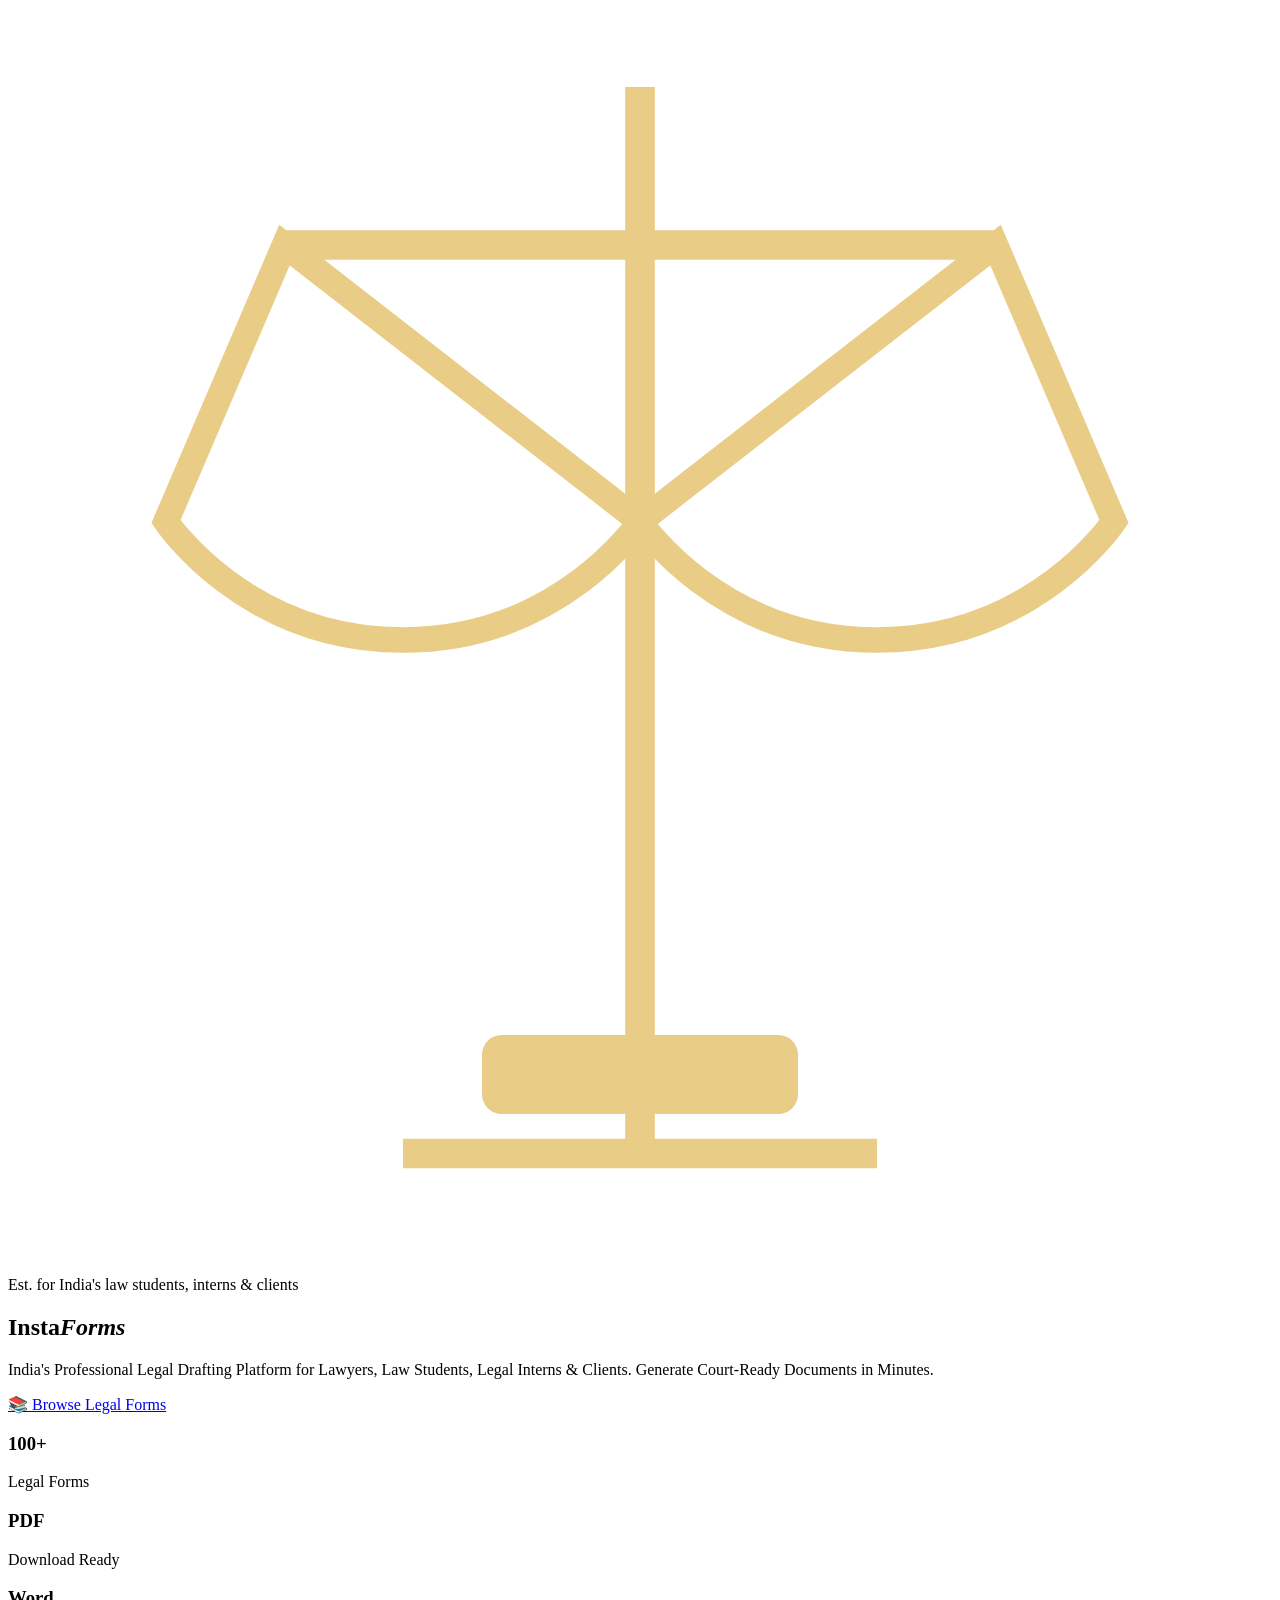
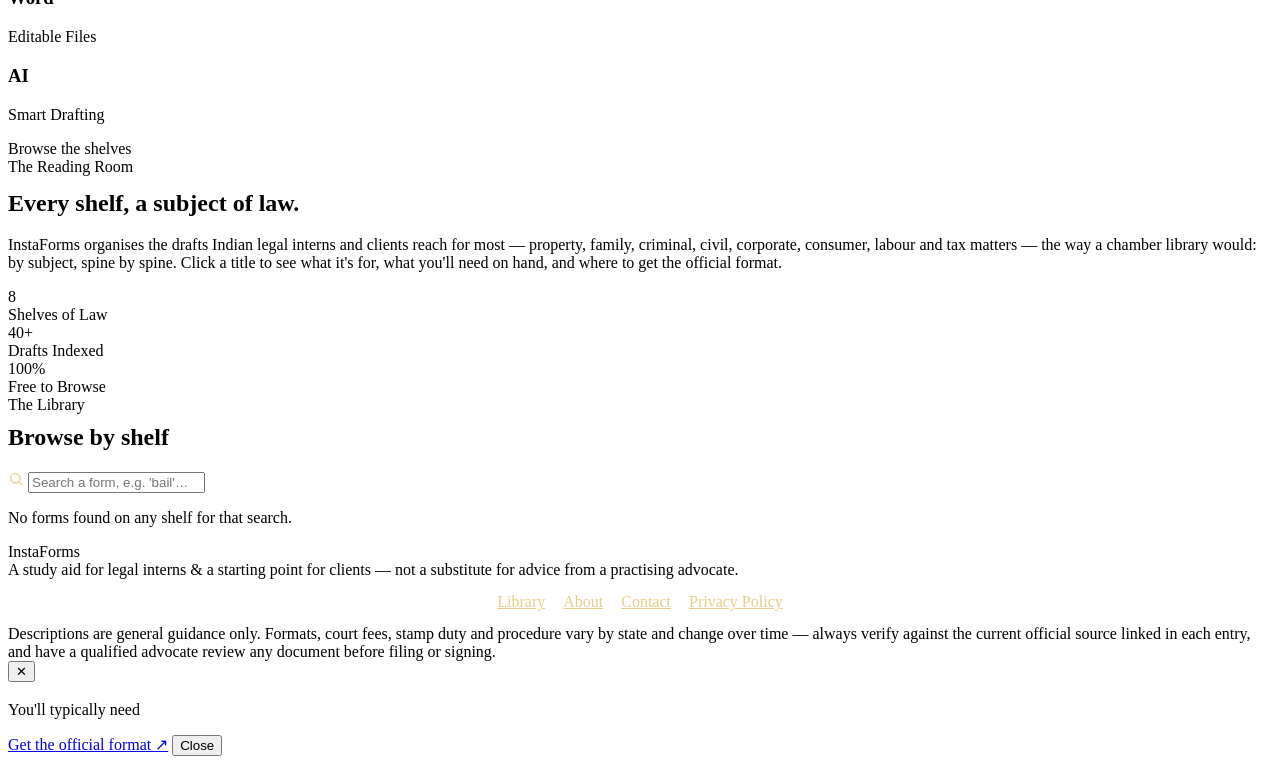
==== index.html @ f40b6e08 "Add files via upload" ====
<!DOCTYPE html>
<html lang="en">
<head>
<meta charset="UTF-8">
<meta name="viewport" content="width=device-width, initial-scale=1.0">
<title>InstaForms — The Legal Forms Library</title>
<link rel="preconnect" href="https://fonts.googleapis.com">
<link href="https://fonts.googleapis.com/css2?family=Playfair+Display:ital,wght@0,500;0,600;0,700;0,900;1,600&family=EB+Garamond:ital,wght@0,400;0,500;0,600;1,400&family=IBM+Plex+Mono:wght@400;500;600&display=swap" rel="stylesheet">
<link rel="stylesheet" href="assets/css/style.css">
</head>
<body>

<!-- HERO -->
<section class="hero">
  <div class="hero-inner">
    <svg class="crest" viewBox="0 0 64 64" fill="none" xmlns="http://www.w3.org/2000/svg">
      <path d="M32 4L32 58" stroke="#e9cd86" stroke-width="1.5"/>
      <path d="M14 12L50 12" stroke="#e9cd86" stroke-width="1.5"/>
      <path d="M14 12L8 26C8 26 12 32 20 32C28 32 32 26 32 26L14 12Z" stroke="#e9cd86" stroke-width="1.3"/>
      <path d="M50 12L44 26C44 26 48 32 56 32C64 32 32 26 32 26" stroke="#e9cd86" stroke-width="0"/>
      <path d="M50 12L56 26C56 26 52 32 44 32C36 32 32 26 32 26L50 12Z" stroke="#e9cd86" stroke-width="1.3"/>
      <path d="M20 58L44 58" stroke="#e9cd86" stroke-width="1.5"/>
      <rect x="24" y="52" width="16" height="4" rx="1" fill="#e9cd86"/>
    </svg>
    <span class="eyebrow">Est. for India's law students, interns &amp; clients</span>
    <h1>Insta<em>Forms</em></h1>
    <div class="hero-rule"></div>
<p class="tagline">
India's Professional Legal Drafting Platform for Lawyers,
Law Students, Legal Interns & Clients.
Generate Court-Ready Documents in Minutes.
</p>   <div class="hero-actions">

</div>

</div>

</div>

</div>
<a href="#library" class="btn solid">
📚 Browse Legal Forms
</a>


</div>
<div class="hero-features">

  <div class="feature-card">
    <h3>100+</h3>
    <p>Legal Forms</p>
  </div>

  <div class="feature-card">
    <h3>PDF</h3>
    <p>Download Ready</p>
  </div>

  <div class="feature-card">
    <h3>Word</h3>
    <p>Editable Files</p>
  </div>

  <div class="feature-card">
    <h3>AI</h3>
    <p>Smart Drafting</p>
  </div>

</div>

</div>

<div class="scroll-cue">
  <span class="line"></span>
  Browse the shelves
</div>

</section>

<!-- INTRO -->
<section class="intro" id="about">
  <span class="eyebrow">The Reading Room</span>
  <h2 style="margin-top:14px;">Every shelf, a subject of law.</h2>
  <p>InstaForms organises the drafts Indian legal interns and clients reach for most — property, family, criminal, civil, corporate, consumer, labour and tax matters — the way a chamber library would: by subject, spine by spine. Click a title to see what it's for, what you'll need on hand, and where to get the official format.</p>
  <div class="stat-row">
    <div class="stat"><div class="num">8</div><div class="label">Shelves of Law</div></div>
    <div class="stat"><div class="num">40+</div><div class="label">Drafts Indexed</div></div>
    <div class="stat"><div class="num">100%</div><div class="label">Free to Browse</div></div>
  </div>
</section>

<!-- LIBRARY -->
<section class="library" id="library">
  <div class="library-head">
    <div>
      <span class="eyebrow">The Library</span>
      <h2 style="margin-top:10px;">Browse by shelf</h2>
    </div>
    <div class="search-box">
      <svg width="16" height="16" viewBox="0 0 24 24" fill="none" stroke="#e9cd86" stroke-width="2"><circle cx="11" cy="11" r="7"/><path d="M21 21l-4.3-4.3"/></svg>
      <input id="searchInput" type="text" placeholder="Search a form, e.g. 'bail'…" autocomplete="off">
    </div>
  </div>

  <div class="shelves" id="shelves"></div>
  <p class="no-results" id="noResults">No forms found on any shelf for that search.</p>
</section>

<footer>
  <div class="foot-brand">InstaForms</div>
  <div>A study aid for legal interns &amp; a starting point for clients — not a substitute for advice from a practising advocate.</div>
  <nav style="margin:14px 0; display:flex; gap:18px; justify-content:center; flex-wrap:wrap;">
    <a href="index.html" style="color:#e9cd86;">Library</a>
    <a href="about.html" style="color:#e9cd86;">About</a>
    <a href="contact.html" style="color:#e9cd86;">Contact</a>
    <a href="privacy.html" style="color:#e9cd86;">Privacy Policy</a>
  </nav>
  <div class="disclaimer">Descriptions are general guidance only. Formats, court fees, stamp duty and procedure vary by state and change over time — always verify against the current official source linked in each entry, and have a qualified advocate review any document before filing or signing.</div>
</footer>

<!-- MODAL -->
<div class="overlay" id="overlay">
  <div class="modal" role="dialog" aria-modal="true" aria-labelledby="modalTitle">
    <button class="modal-close" id="modalClose" aria-label="Close">✕</button>
    <span class="m-eyebrow" id="modalShelf"></span>
    <h3 id="modalTitle"></h3>
    <div class="m-act" id="modalAct"></div>
    <p class="desc" id="modalDesc"></p>
    <div class="m-section-title">You'll typically need</div>
    <ul class="checklist" id="modalChecklist"></ul>
    <div class="m-buttons">
      <a class="btn-primary" id="modalLink" href="#" target="_blank" rel="noopener">Get the official format ↗</a>
      <button class="btn-secondary" id="modalClose2">Close</button>
    </div>
    <p class="m-source-note" id="modalSourceNote"></p>
  </div>
</div>

<script src="assets/js/script.js"></script>
</body>
</html>
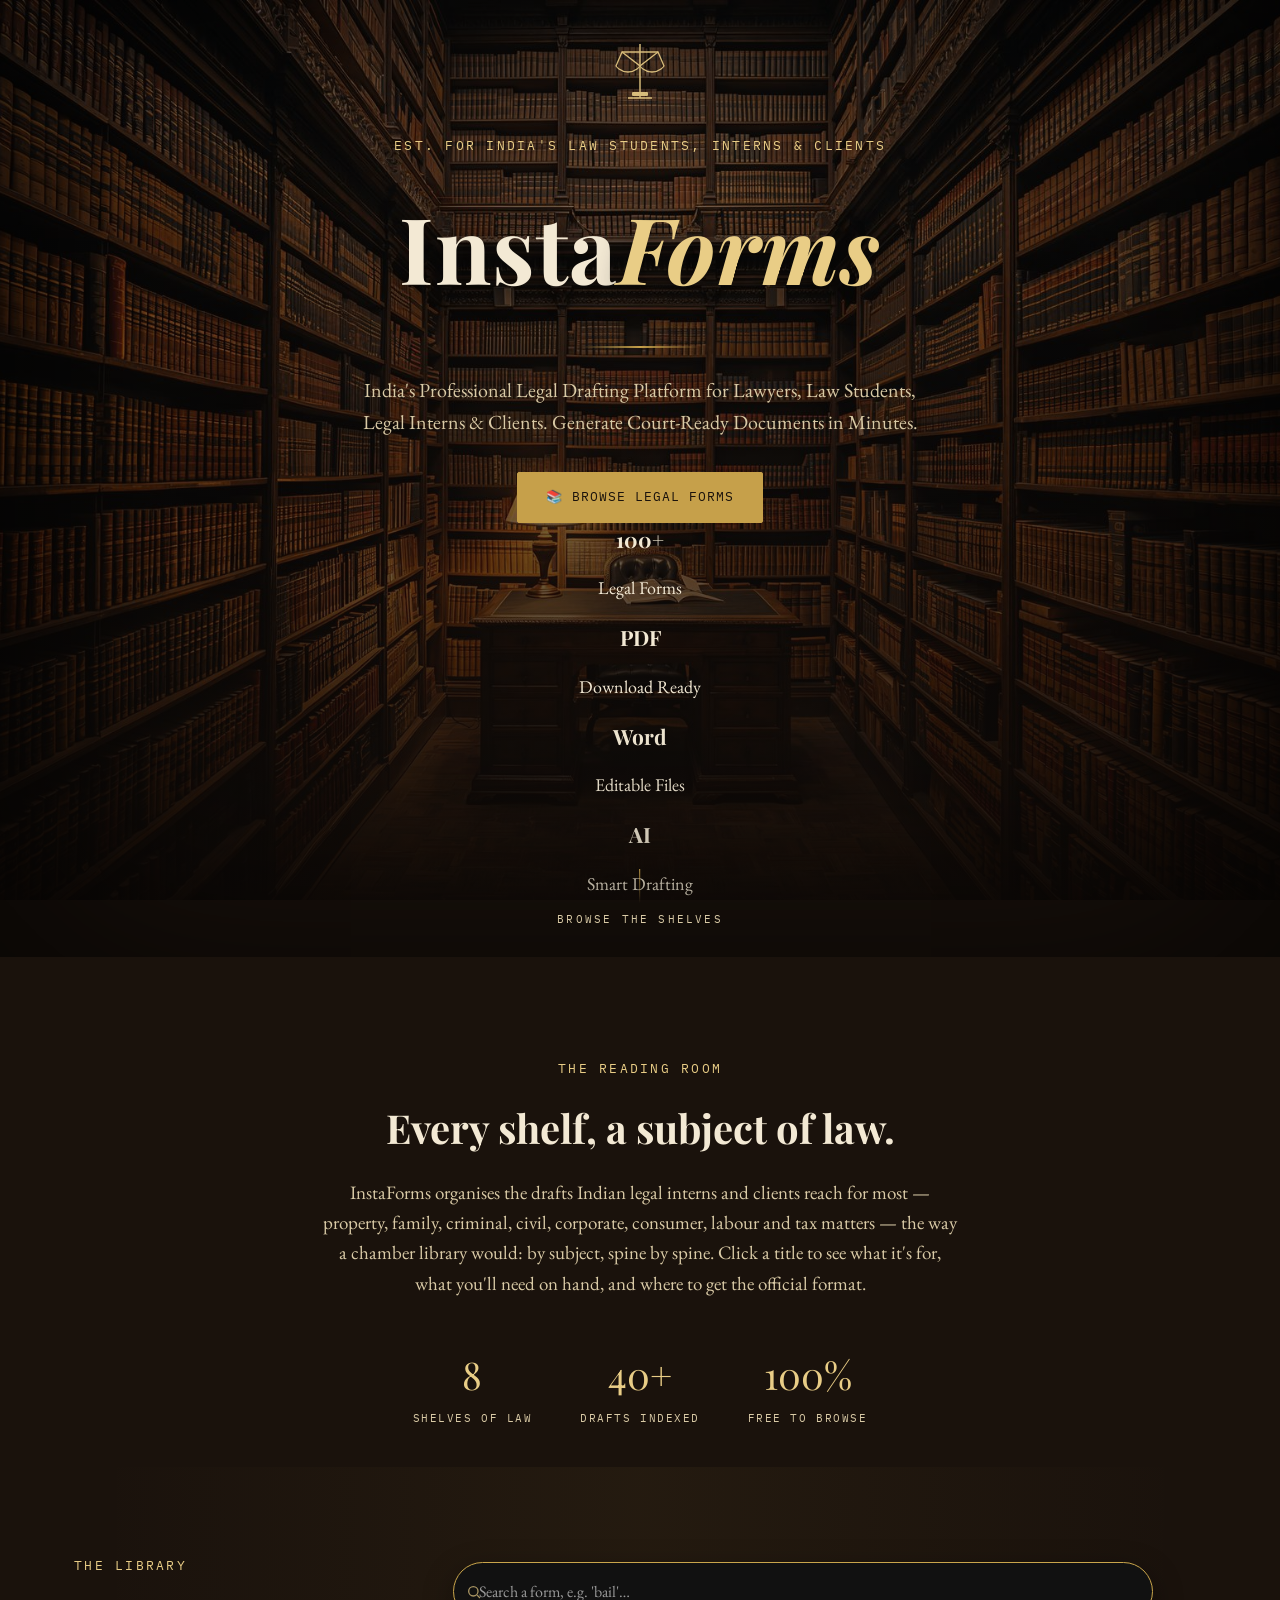
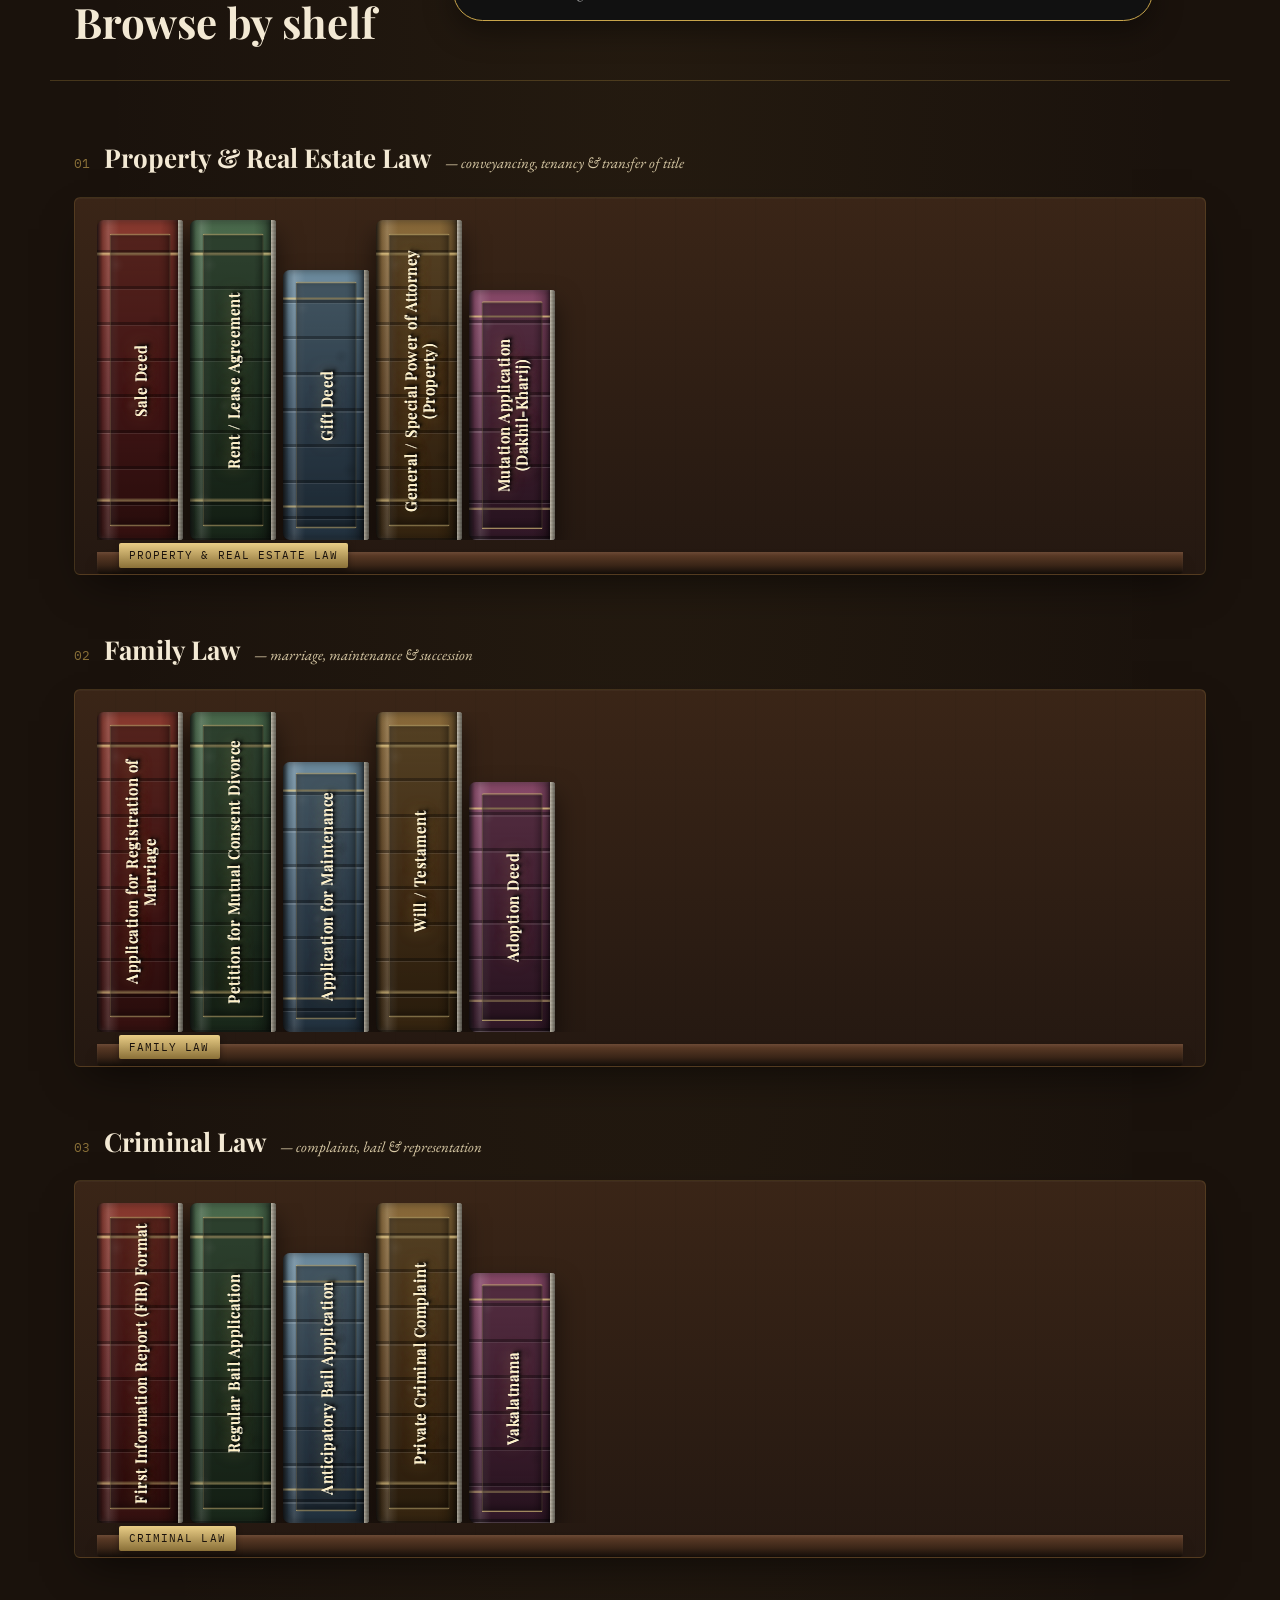
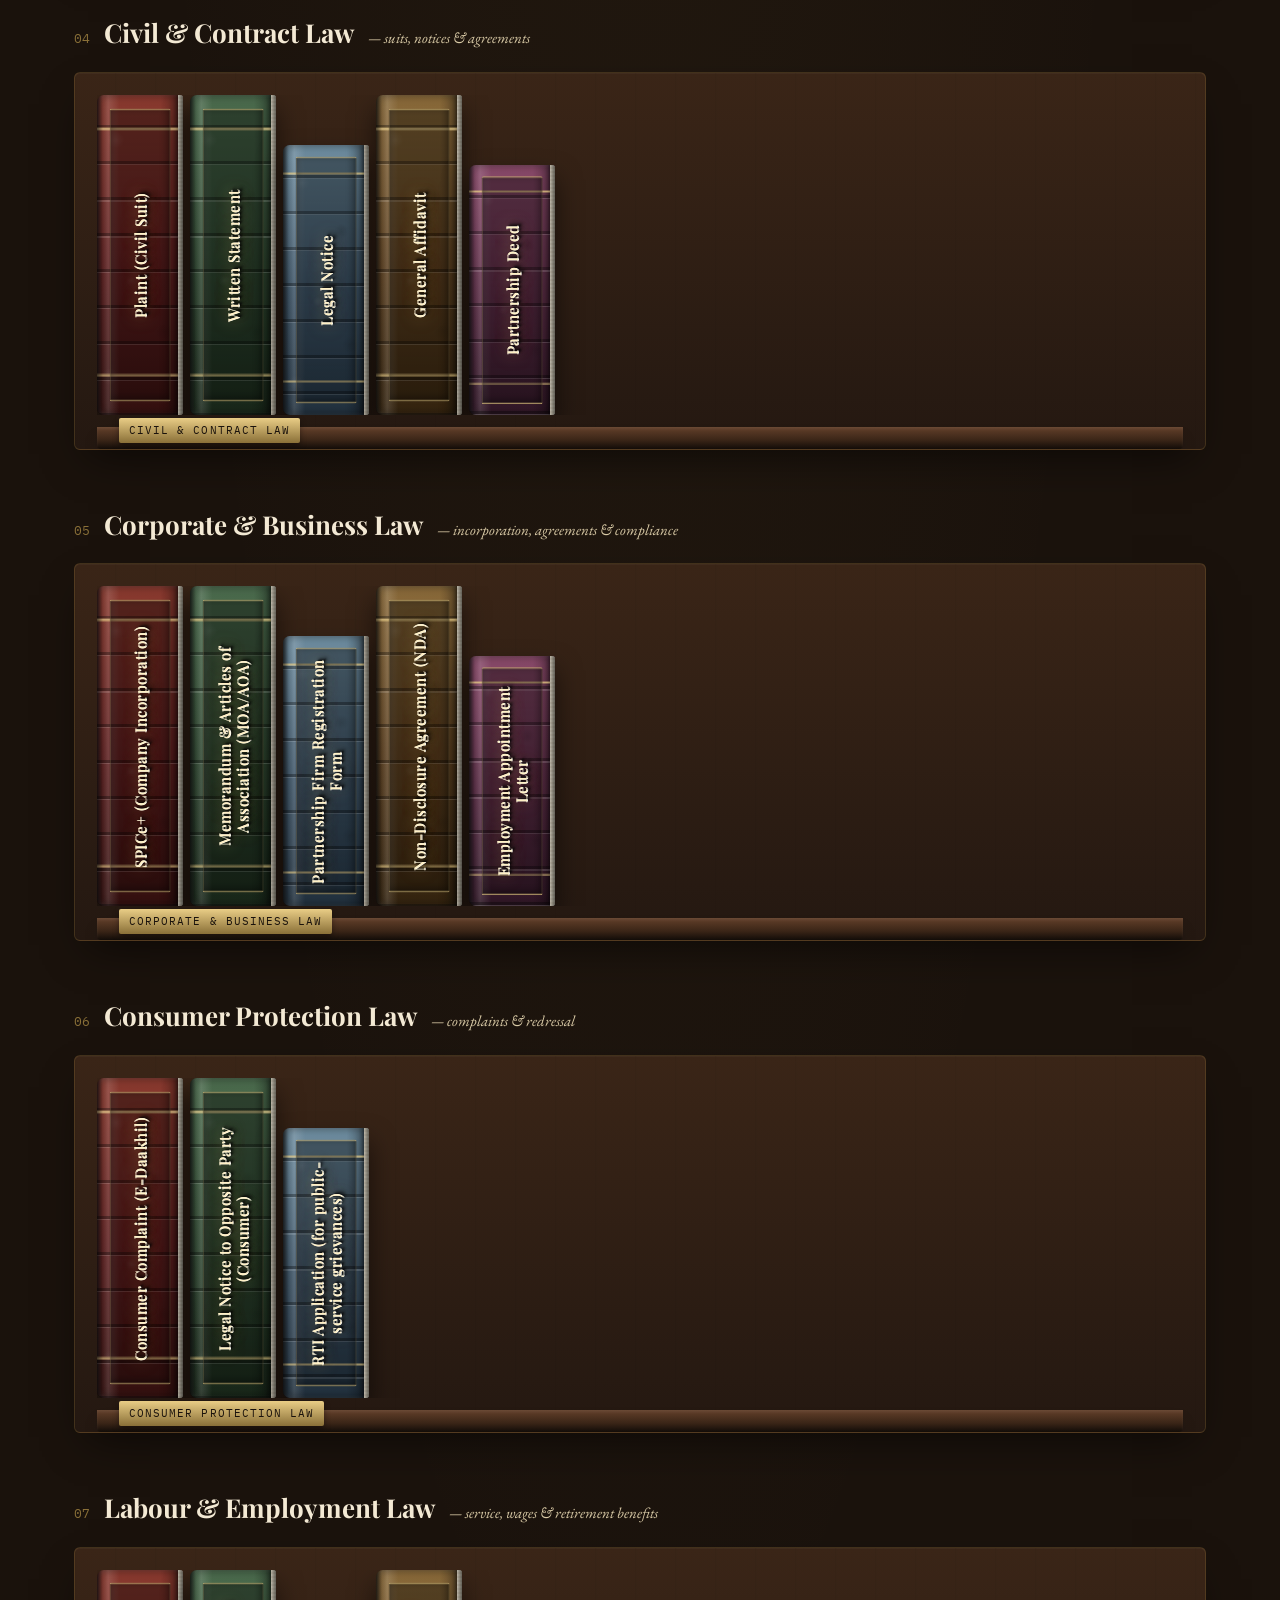
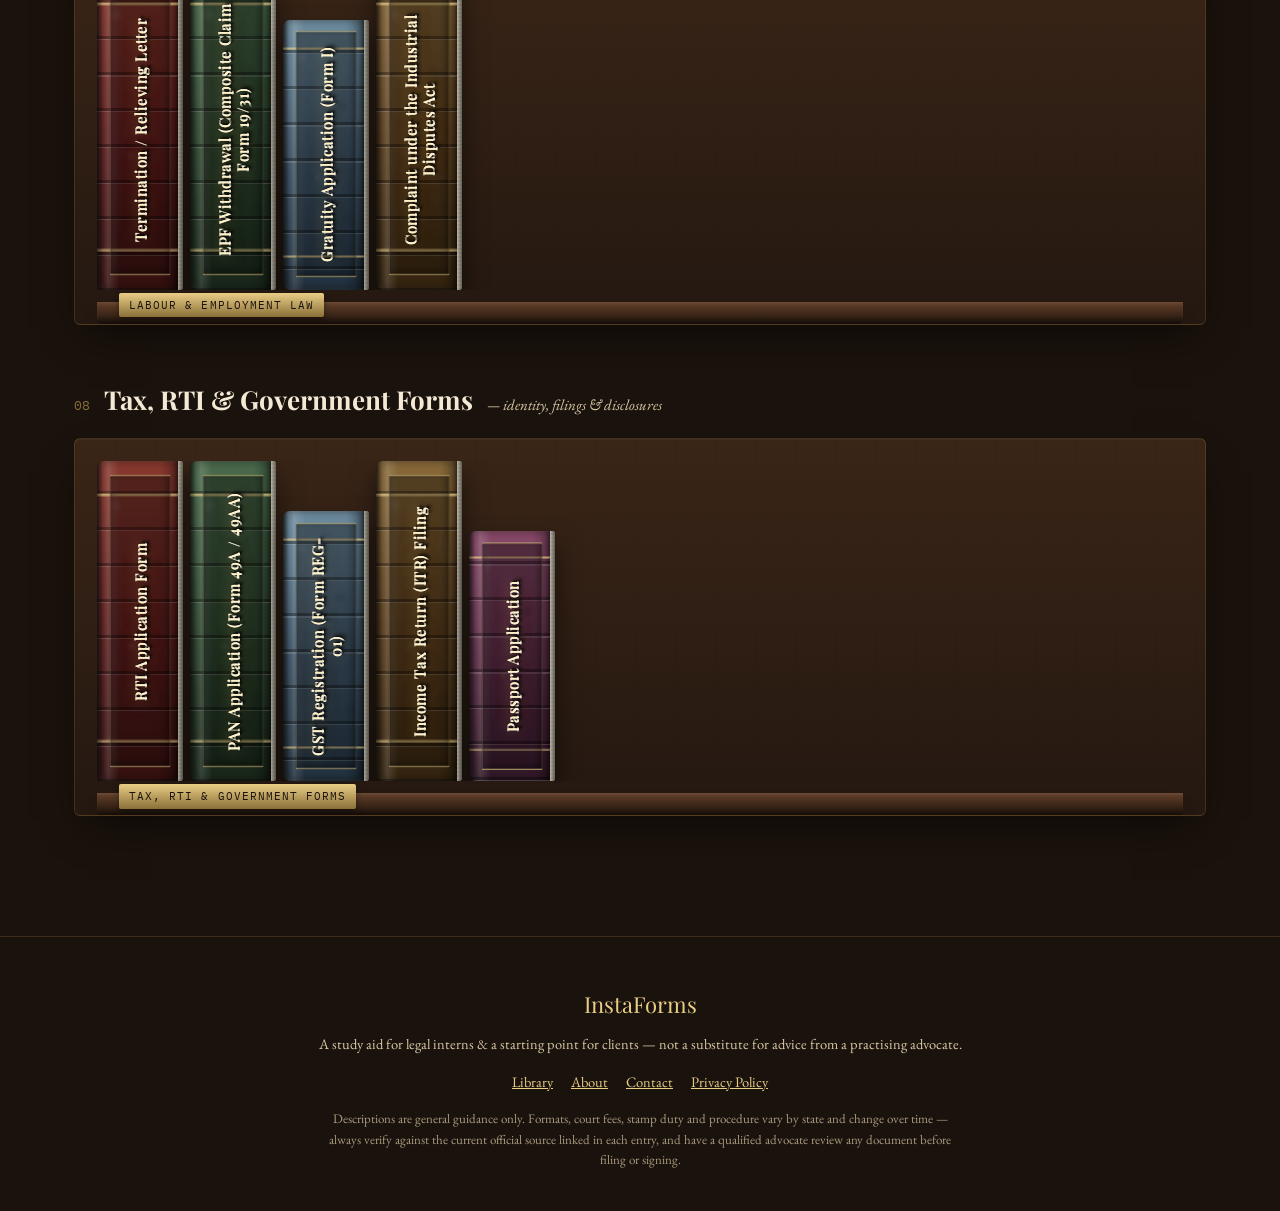
==== commit df8d6153: "Update index.html" ====
--- a/index.html
+++ b/index.html
@@ -7,6 +7,8 @@
 <link rel="preconnect" href="https://fonts.googleapis.com">
 <link href="https://fonts.googleapis.com/css2?family=Playfair+Display:ital,wght@0,500;0,600;0,700;0,900;1,600&family=EB+Garamond:ital,wght@0,400;0,500;0,600;1,400&family=IBM+Plex+Mono:wght@400;500;600&display=swap" rel="stylesheet">
 <link rel="stylesheet" href="assets/css/style.css">
+<script async src="https://pagead2.googlesyndication.com/pagead/js/adsbygoogle.js?client=ca-pub-8372409228499893"
+     crossorigin="anonymous"></script>
 </head>
 <body>
 
@@ -138,4 +140,4 @@
 
 <script src="assets/js/script.js"></script>
 </body>
-</html>+</html>
--- a/assets/css/style.css
+++ b/assets/css/style.css
@@ -0,0 +1,713 @@
+:root{
+    --mahogany-950:#1a120c;
+    --mahogany-900:#241811;
+    --mahogany-800:#3a2517;
+    --mahogany-700:#4d3120;
+    --mahogany-600:#63402a;
+    --brass:#c6a04a;
+    --brass-light:#e9cd86;
+    --brass-dim:#8a7038;
+    --parchment:#f3e9d4;
+    --parchment-dim:#d9caa6;
+    --ink:#1c140d;
+    --slate:#3e5568;
+    --slate-light:#6f8ea1;
+    --leather:#5e1f1f;
+    --leather-light:#8a3a2f;
+    --forest:#2e4630;
+    --forest-light:#4b6b4d;
+    --shadow-deep: rgba(0,0,0,0.55);
+  }
+
+  *{box-sizing:border-box;}
+  html{scroll-behavior:smooth;}
+  body{
+    margin:0;
+    background:var(--mahogany-950);
+    color:var(--parchment);
+    font-family:'EB Garamond', serif;
+    font-size:18px;
+    line-height:1.6;
+  }
+  h1,h2,h3,h4{
+    font-family:'Playfair Display', serif;
+    margin:0;
+    font-weight:700;
+  }
+  .eyebrow{
+    font-family:'IBM Plex Mono', monospace;
+    letter-spacing:.18em;
+    text-transform:uppercase;
+    font-size:12.5px;
+    color:var(--brass-light);
+  }
+  a{color:inherit;}
+  button{font-family:inherit;}
+
+  /* ---------- HERO ---------- */
+  .hero{
+    position:relative;
+    min-height:100vh;
+    display:flex;
+    flex-direction:column;
+    align-items:center;
+    justify-content:center;
+    text-align:center;
+    padding:40px 24px;
+    background-image:
+      linear-gradient(180deg, rgba(15,10,7,.35) 0%, rgba(15,10,7,.55) 55%, rgba(15,10,7,.92) 100%),
+      url('[data-uri]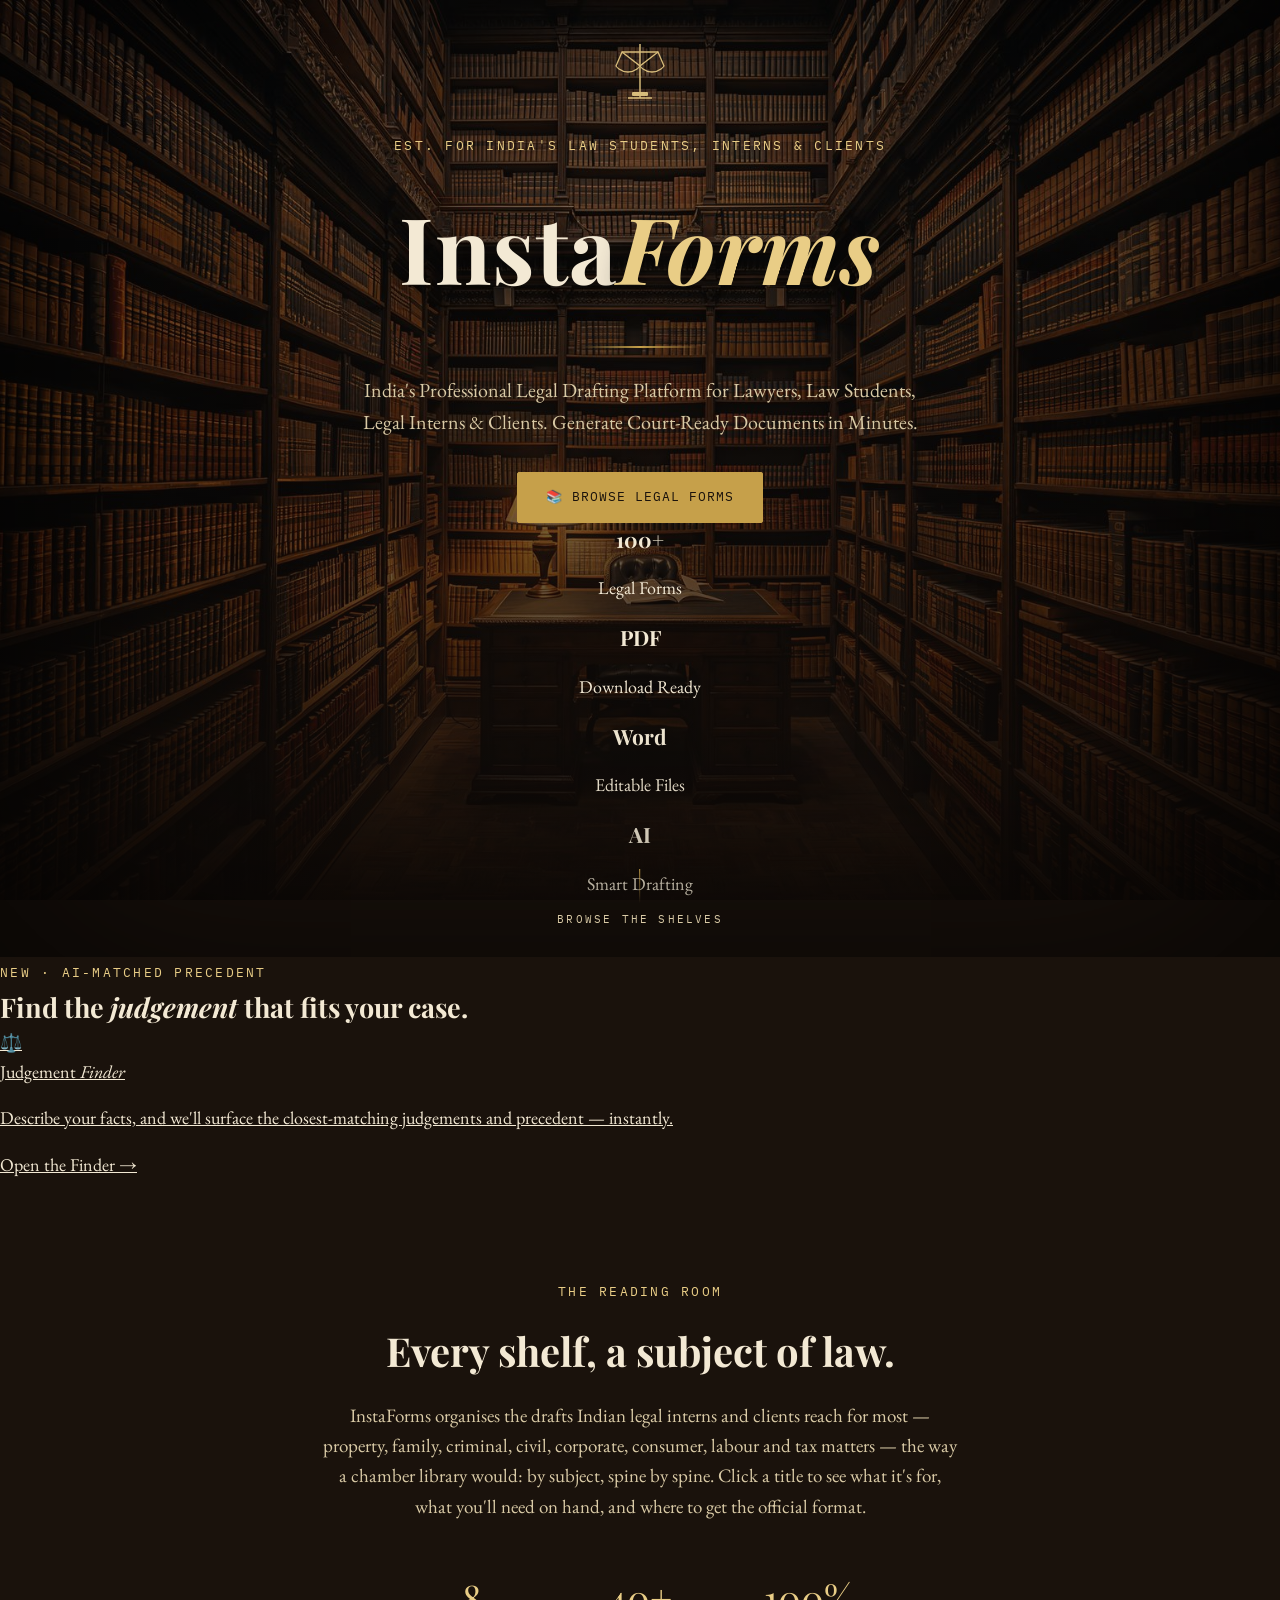
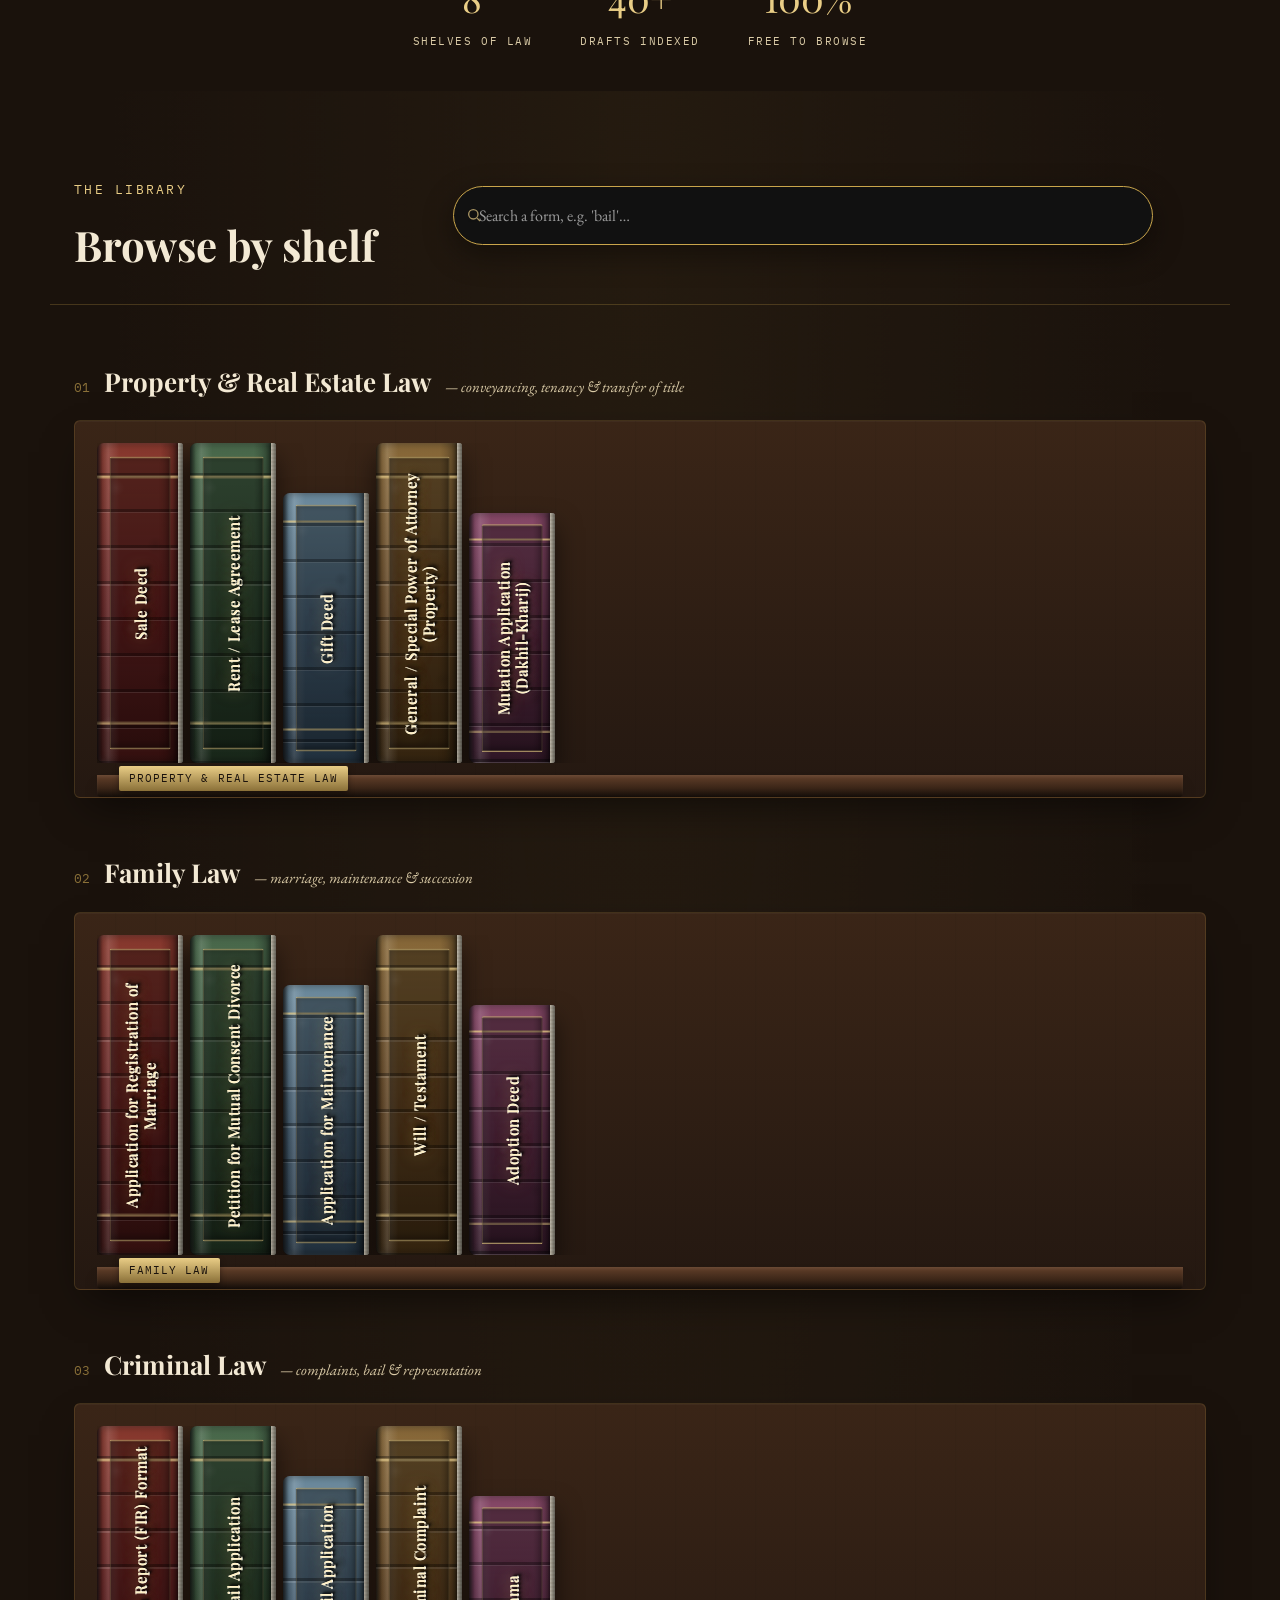
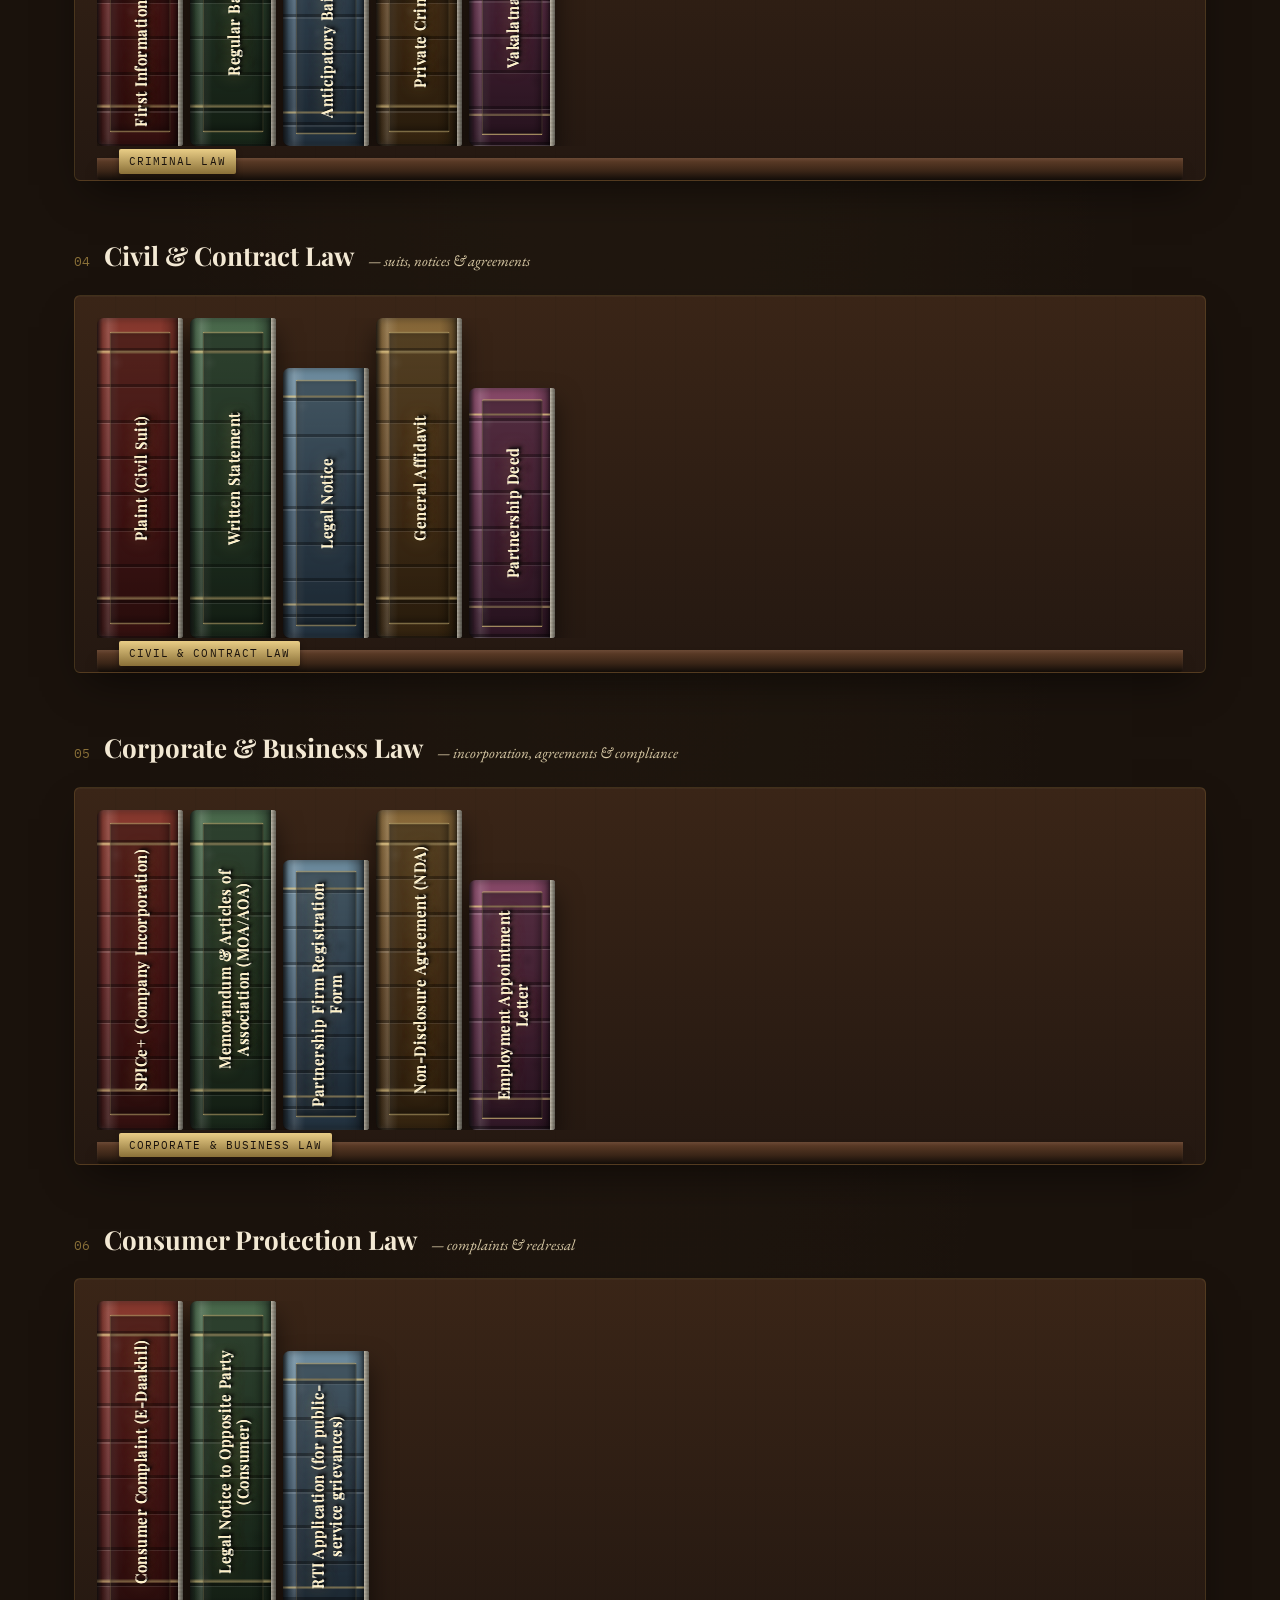
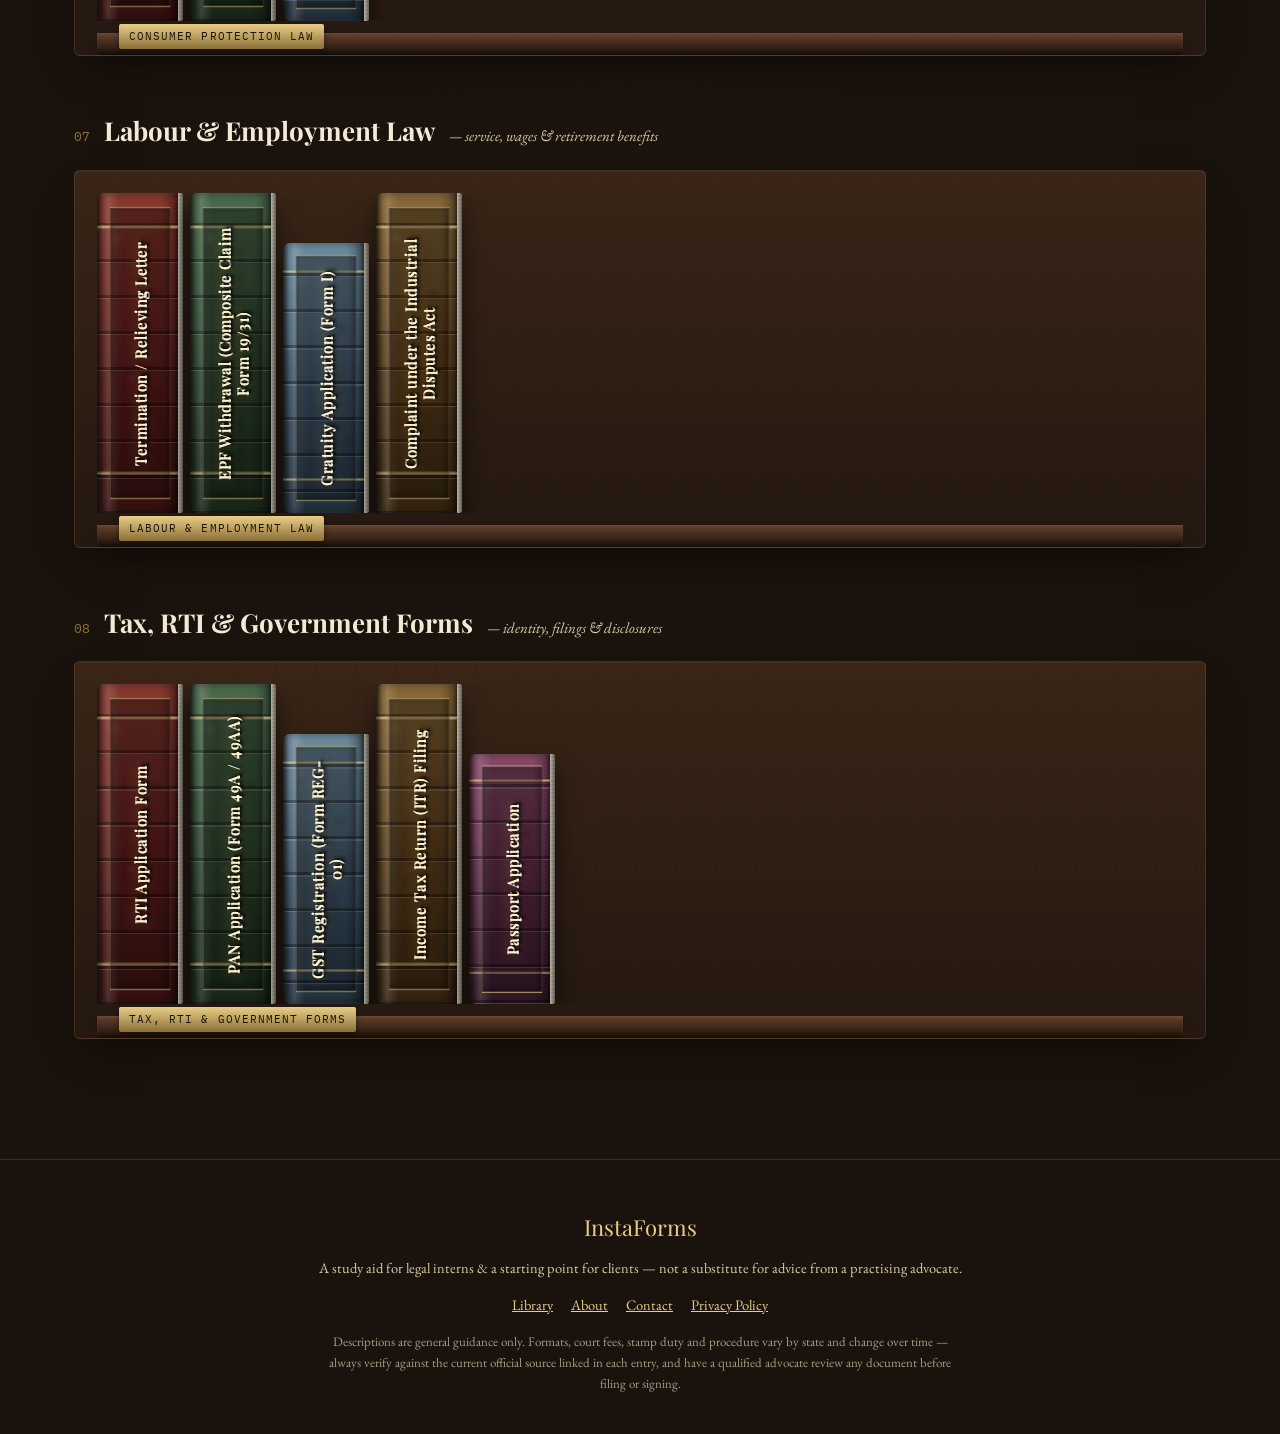
==== commit e89878f4: "Update index.html" ====
--- a/index.html
+++ b/index.html
@@ -7,8 +7,6 @@
 <link rel="preconnect" href="https://fonts.googleapis.com">
 <link href="https://fonts.googleapis.com/css2?family=Playfair+Display:ital,wght@0,500;0,600;0,700;0,900;1,600&family=EB+Garamond:ital,wght@0,400;0,500;0,600;1,400&family=IBM+Plex+Mono:wght@400;500;600&display=swap" rel="stylesheet">
 <link rel="stylesheet" href="assets/css/style.css">
-<script async src="https://pagead2.googlesyndication.com/pagead/js/adsbygoogle.js?client=ca-pub-8372409228499893"
-     crossorigin="anonymous"></script>
 </head>
 <body>
 
@@ -79,6 +77,52 @@
 
 </section>
 
+<!-- JUDGEMENT FINDER — 3D LAUNCH BOX -->
+<section class="jf-launch" id="judgement-finder-launch">
+  <span class="eyebrow">New · AI-Matched Precedent</span>
+  <h2>Find the <em>judgement</em> that fits your case.</h2>
+
+  <div class="jf-scene">
+    <a href="judgementfinder.html" class="jf-box" id="jfBox" aria-label="Open Judgement Finder">
+      <div class="jf-box-inner">
+        <div class="jf-icon">⚖️</div>
+        <div class="jf-box-title">Judgement <em>Finder</em></div>
+        <p class="jf-box-sub">Describe your facts, and we'll surface the closest-matching judgements and precedent — instantly.</p>
+        <span class="jf-cta">Open the Finder →</span>
+      </div>
+    </a>
+  </div>
+</section>
+
+<script>
+(function(){
+  var box = document.getElementById('jfBox');
+  if(!box) return;
+  var scene = box.parentElement;
+  var maxTilt = 12;
+
+  function onMove(e){
+    var rect = scene.getBoundingClientRect();
+    var x = (e.clientX - rect.left) / rect.width;
+    var y = (e.clientY - rect.top) / rect.height;
+    var rotY = (x - 0.5) * (maxTilt * 2);
+    var rotX = (0.5 - y) * (maxTilt * 2);
+    box.style.transform = 'rotateX(' + rotX + 'deg) rotateY(' + rotY + 'deg) translateZ(0)';
+  }
+  function reset(){
+    box.style.transform = 'rotateX(0deg) rotateY(0deg)';
+  }
+
+  scene.addEventListener('mousemove', onMove);
+  scene.addEventListener('mouseleave', reset);
+
+  box.addEventListener('touchstart', function(){
+    box.style.transform = 'rotateX(6deg) rotateY(-6deg)';
+  }, {passive:true});
+  box.addEventListener('touchend', reset);
+})();
+</script>
+
 <!-- INTRO -->
 <section class="intro" id="about">
   <span class="eyebrow">The Reading Room</span>
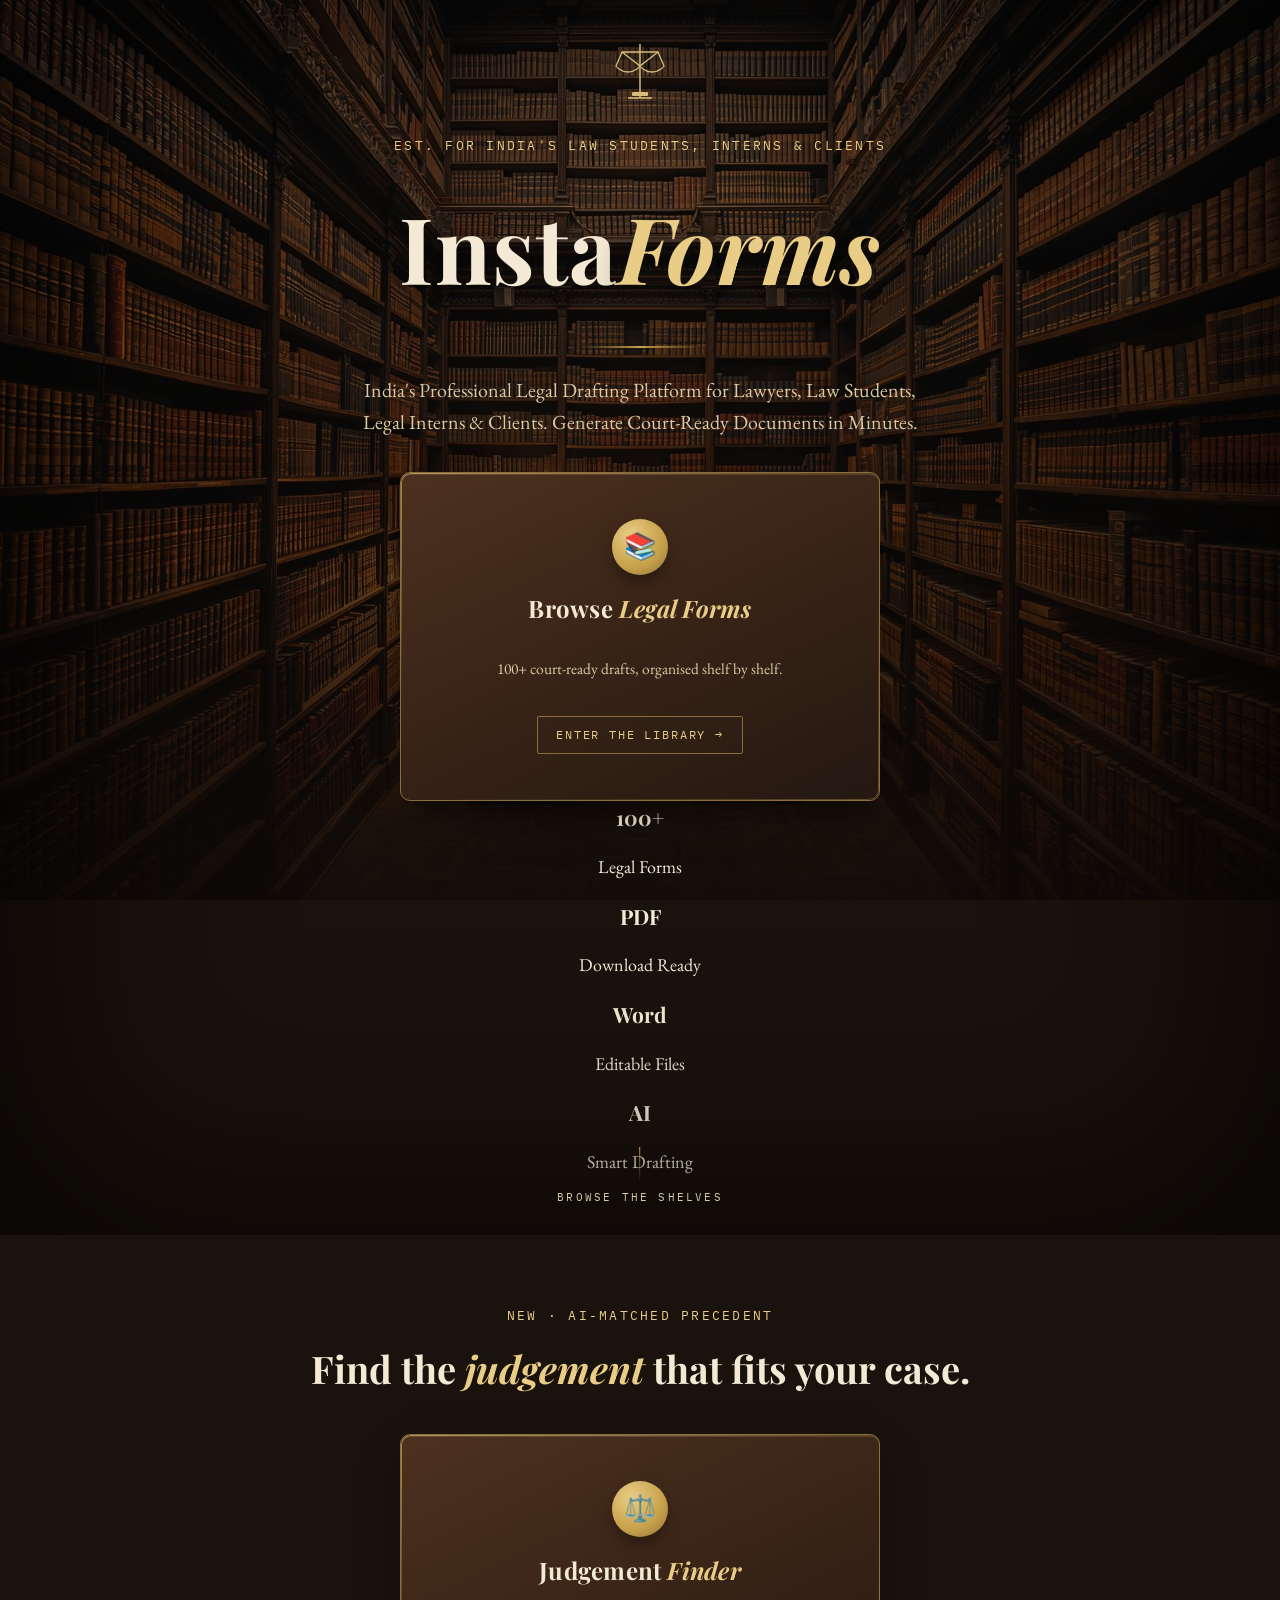
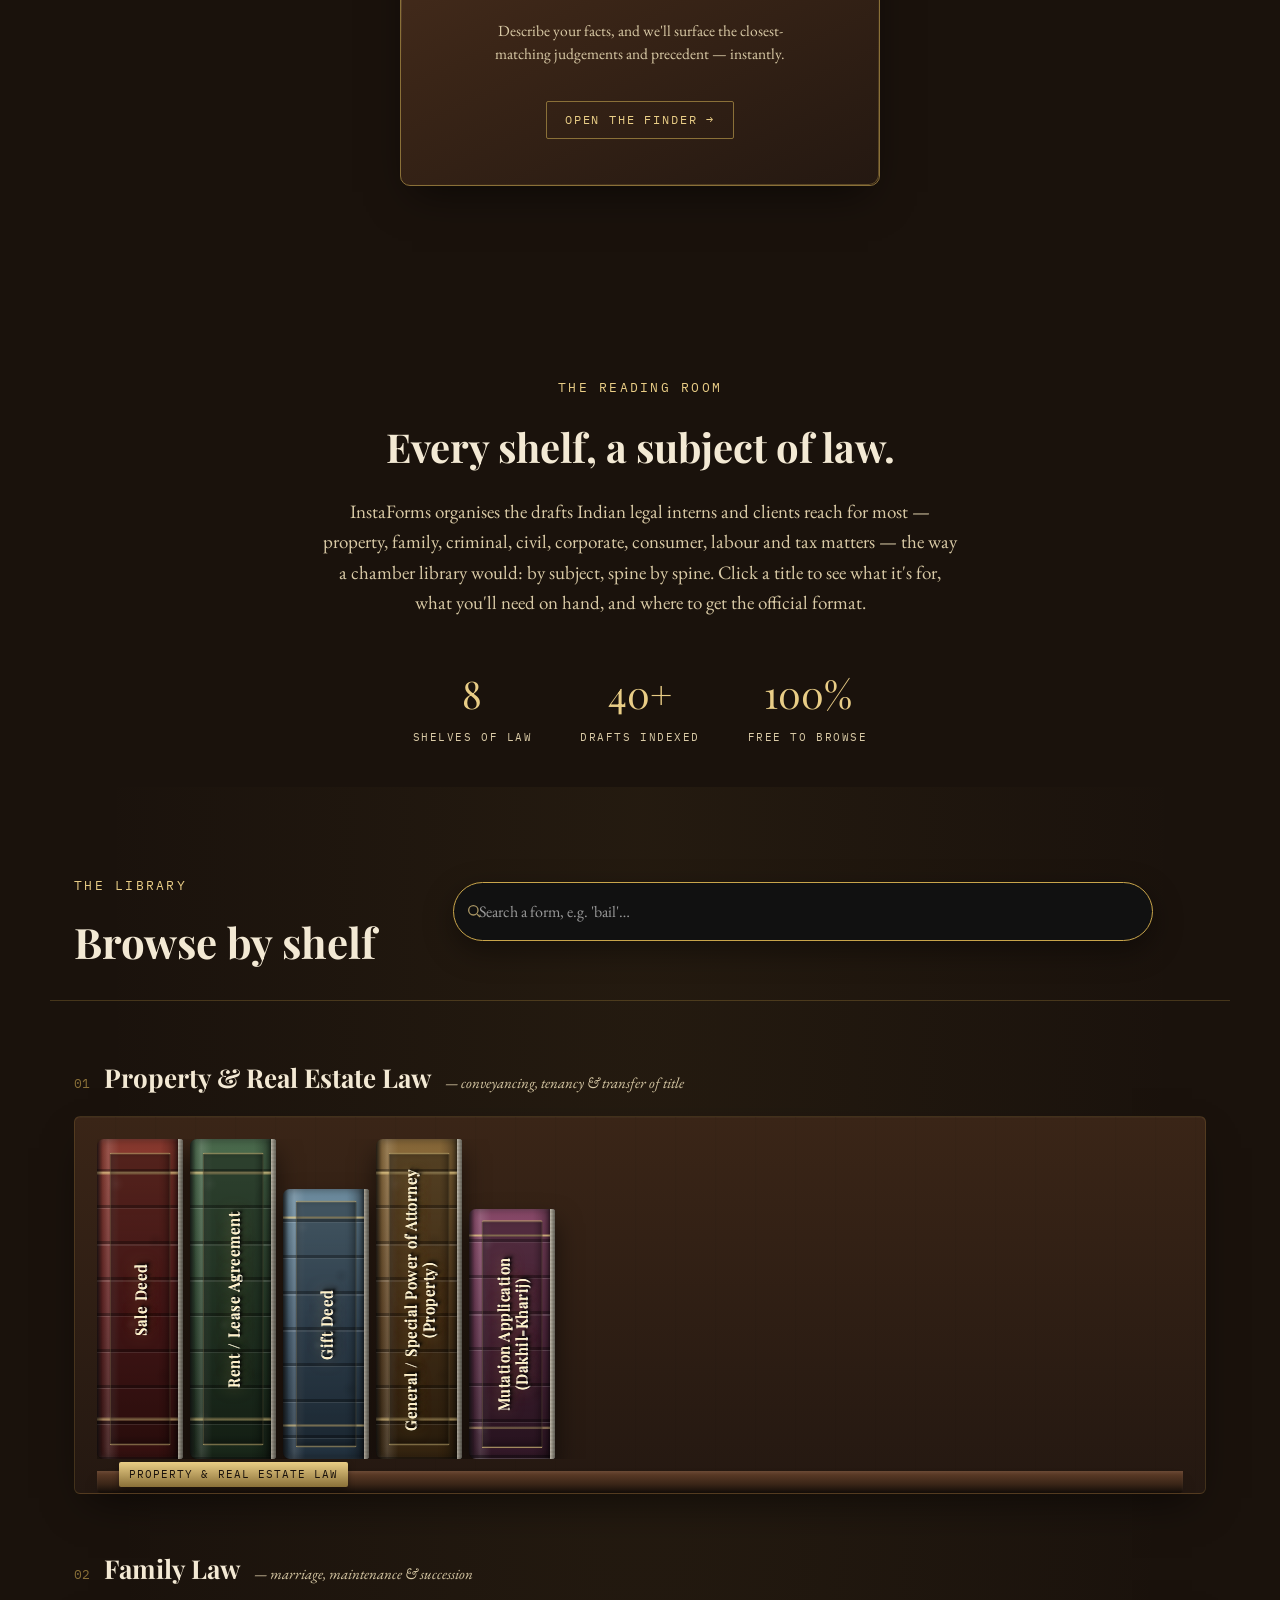
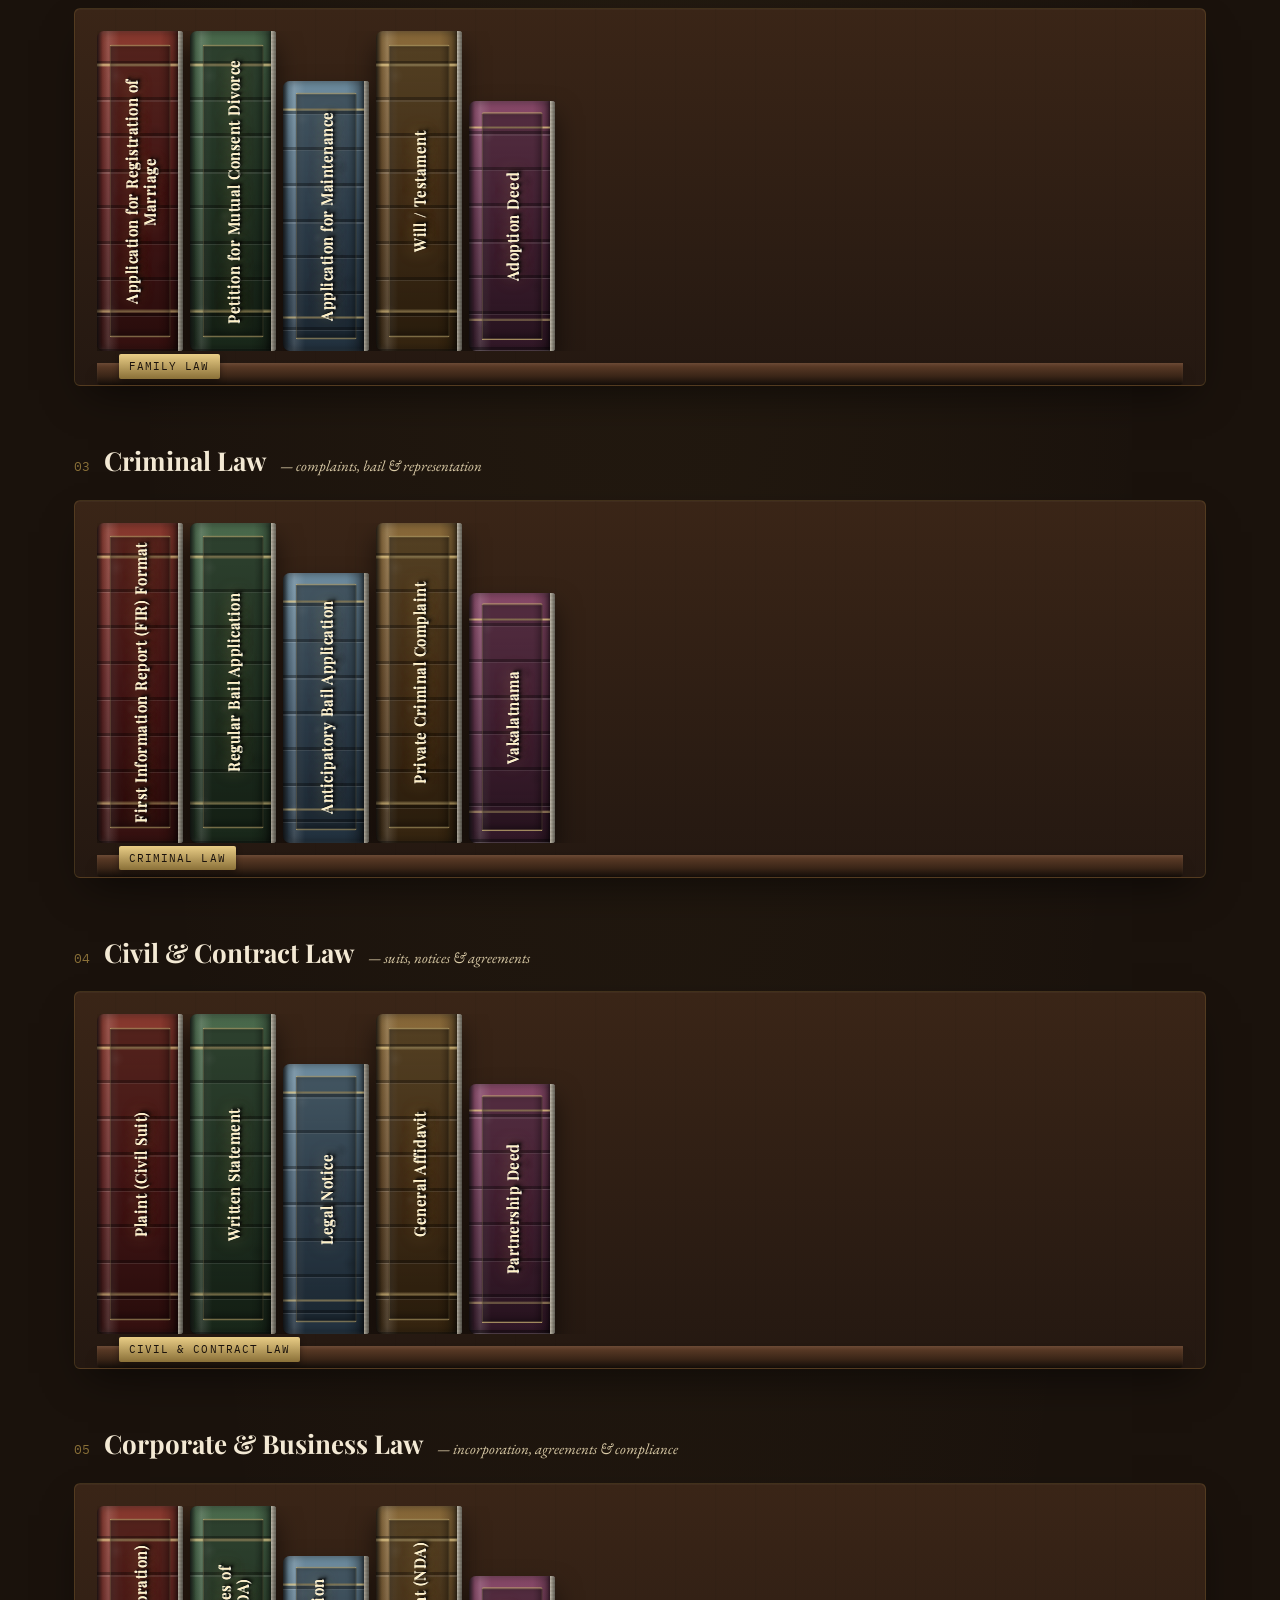
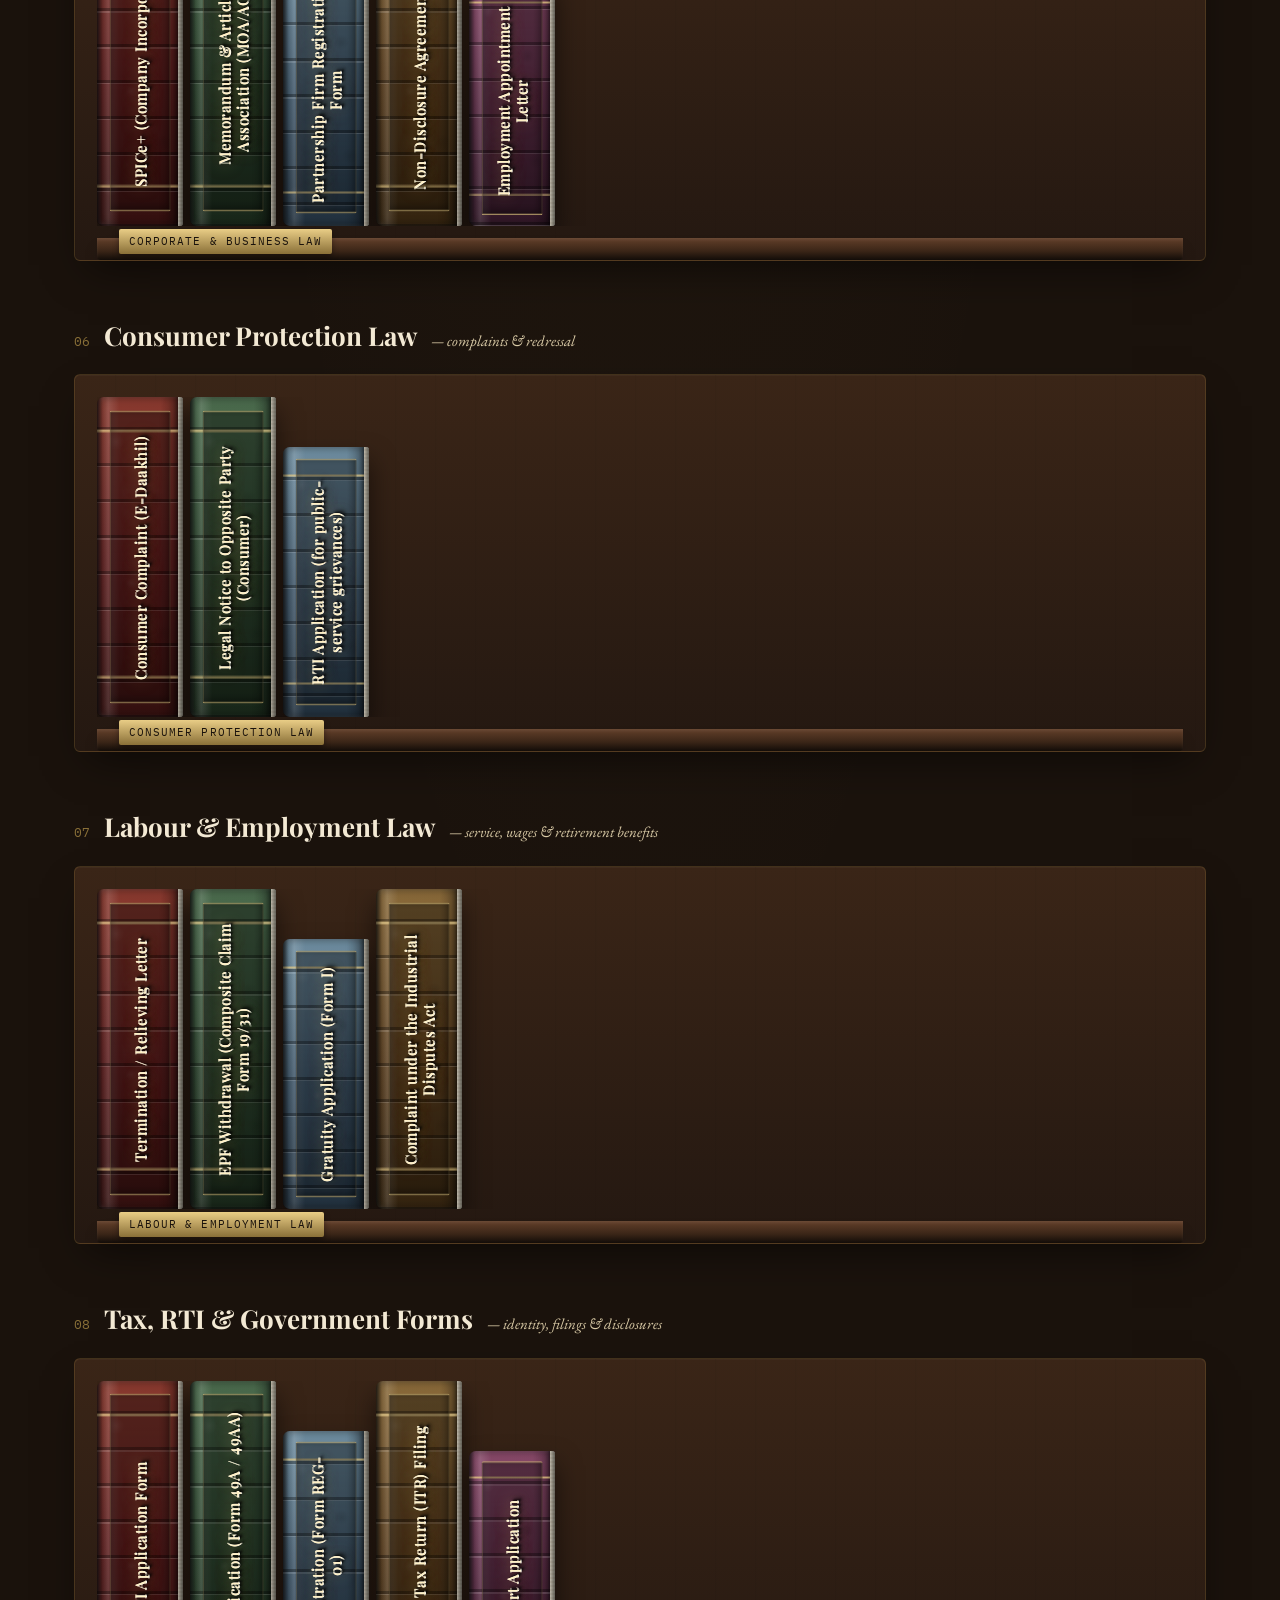
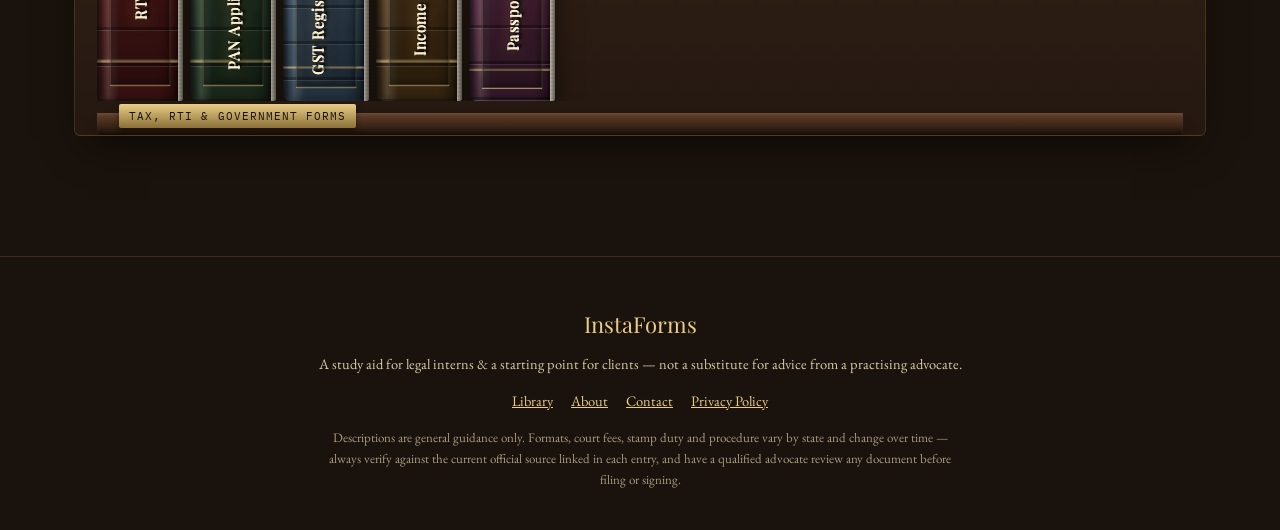
==== commit de3f86ce: "Update index.html" ====
--- a/index.html
+++ b/index.html
@@ -38,9 +38,16 @@
 </div>
 
 </div>
-<a href="#library" class="btn solid">
-📚 Browse Legal Forms
-</a>
+<div class="jf-scene jf-scene--compact">
+  <a href="#library" class="jf-box jf-box--compact" id="browseBox" aria-label="Browse Legal Forms">
+    <div class="jf-box-inner">
+      <div class="jf-icon">📚</div>
+      <div class="jf-box-title">Browse <em>Legal Forms</em></div>
+      <p class="jf-box-sub">100+ court-ready drafts, organised shelf by shelf.</p>
+      <span class="jf-cta">Enter the Library →</span>
+    </div>
+  </a>
+</div>
 
 
 </div>
@@ -96,30 +103,34 @@
 
 <script>
 (function(){
-  var box = document.getElementById('jfBox');
-  if(!box) return;
-  var scene = box.parentElement;
-  var maxTilt = 12;
+  function init3DBox(box){
+    if(!box) return;
+    var scene = box.parentElement;
+    var maxTilt = 12;
 
-  function onMove(e){
-    var rect = scene.getBoundingClientRect();
-    var x = (e.clientX - rect.left) / rect.width;
-    var y = (e.clientY - rect.top) / rect.height;
-    var rotY = (x - 0.5) * (maxTilt * 2);
-    var rotX = (0.5 - y) * (maxTilt * 2);
-    box.style.transform = 'rotateX(' + rotX + 'deg) rotateY(' + rotY + 'deg) translateZ(0)';
-  }
-  function reset(){
-    box.style.transform = 'rotateX(0deg) rotateY(0deg)';
+    function onMove(e){
+      var rect = scene.getBoundingClientRect();
+      var x = (e.clientX - rect.left) / rect.width;
+      var y = (e.clientY - rect.top) / rect.height;
+      var rotY = (x - 0.5) * (maxTilt * 2);
+      var rotX = (0.5 - y) * (maxTilt * 2);
+      box.style.transform = 'rotateX(' + rotX + 'deg) rotateY(' + rotY + 'deg) translateZ(0)';
+    }
+    function reset(){
+      box.style.transform = 'rotateX(0deg) rotateY(0deg)';
+    }
+
+    scene.addEventListener('mousemove', onMove);
+    scene.addEventListener('mouseleave', reset);
+
+    box.addEventListener('touchstart', function(){
+      box.style.transform = 'rotateX(6deg) rotateY(-6deg)';
+    }, {passive:true});
+    box.addEventListener('touchend', reset);
   }
 
-  scene.addEventListener('mousemove', onMove);
-  scene.addEventListener('mouseleave', reset);
-
-  box.addEventListener('touchstart', function(){
-    box.style.transform = 'rotateX(6deg) rotateY(-6deg)';
-  }, {passive:true});
-  box.addEventListener('touchend', reset);
+  init3DBox(document.getElementById('jfBox'));
+  init3DBox(document.getElementById('browseBox'));
 })();
 </script>
 
--- a/assets/css/style.css
+++ b/assets/css/style.css
@@ -711,3 +711,160 @@
 .search-btn:hover {
     background: #ddb95d;
 }
+
+/* ================================================================
+   JUDGEMENT FINDER — 3D ENTRY BOX
+   ================================================================ */
+.jf-launch{
+  position:relative;
+  max-width:920px;
+  margin:0 auto;
+  padding:70px 24px 90px;
+  display:flex;
+  flex-direction:column;
+  align-items:center;
+  text-align:center;
+}
+.jf-launch .eyebrow{ margin-bottom:14px; }
+.jf-launch h2{
+  font-size:clamp(26px,4vw,38px);
+  margin-bottom:34px;
+  color:var(--parchment);
+}
+.jf-launch h2 em{
+  font-style:italic;
+  color:var(--brass-light);
+}
+
+.jf-scene{
+  perspective:1200px;
+  width:100%;
+  max-width:480px;
+}
+
+.jf-box{
+  position:relative;
+  display:block;
+  text-decoration:none;
+  transform-style:preserve-3d;
+  transform:rotateX(0deg) rotateY(0deg);
+  transition:transform .12s ease-out, box-shadow .3s ease;
+  border-radius:10px;
+  background:
+    linear-gradient(155deg, var(--mahogany-700) 0%, var(--mahogany-800) 45%, var(--mahogany-900) 100%);
+  border:1px solid var(--brass-dim);
+  box-shadow:
+    0 18px 40px -12px var(--shadow-deep),
+    0 2px 0 0 rgba(233,205,134,.15) inset;
+  padding:46px 36px;
+  cursor:pointer;
+  overflow:hidden;
+  will-change:transform;
+}
+
+/* faux "depth" edge so it reads as a solid box, not a flat card */
+.jf-box::before{
+  content:"";
+  position:absolute;
+  inset:0;
+  border-radius:10px;
+  padding:1px;
+  background:linear-gradient(155deg, var(--brass-light), transparent 40%, transparent 60%, var(--brass-dim));
+  -webkit-mask:linear-gradient(#000 0 0) content-box, linear-gradient(#000 0 0);
+  -webkit-mask-composite:xor;
+  mask-composite:exclude;
+  pointer-events:none;
+  opacity:.6;
+}
+
+/* subtle animated sheen sweeping across the box */
+.jf-box::after{
+  content:"";
+  position:absolute;
+  top:-50%; left:-60%;
+  width:40%; height:200%;
+  background:linear-gradient(120deg, transparent, rgba(233,205,134,.16), transparent);
+  transform:rotate(20deg);
+  animation:jf-sheen 4.5s ease-in-out infinite;
+  pointer-events:none;
+}
+@keyframes jf-sheen{
+  0%{ left:-60%; }
+  55%{ left:130%; }
+  100%{ left:130%; }
+}
+
+.jf-scene:hover .jf-box,
+.jf-scene:focus-within .jf-box{
+  box-shadow:
+    0 30px 60px -14px var(--shadow-deep),
+    0 0 0 1px var(--brass-light) inset,
+    0 0 40px -6px rgba(233,205,134,.35);
+}
+
+.jf-box:active{
+  transform:scale(.97) translateZ(-10px) !important;
+  transition:transform .12s ease;
+}
+
+.jf-box-inner{
+  transform:translateZ(40px);
+  display:flex;
+  flex-direction:column;
+  align-items:center;
+  gap:14px;
+}
+
+.jf-icon{
+  width:56px; height:56px;
+  display:flex; align-items:center; justify-content:center;
+  border-radius:50%;
+  background:radial-gradient(circle at 35% 30%, var(--brass-light), var(--brass) 60%, var(--brass-dim));
+  box-shadow:0 8px 20px -6px rgba(0,0,0,.6);
+  font-size:26px;
+  transform:translateZ(20px);
+}
+
+.jf-box-title{
+  font-family:'Playfair Display', serif;
+  font-weight:700;
+  font-size:24px;
+  color:var(--parchment);
+  letter-spacing:.01em;
+}
+.jf-box-title em{ color:var(--brass-light); font-style:italic; }
+
+.jf-box-sub{
+  font-family:'EB Garamond', serif;
+  font-size:15.5px;
+  color:var(--parchment-dim);
+  max-width:340px;
+  line-height:1.5;
+}
+
+.jf-cta{
+  margin-top:6px;
+  font-family:'IBM Plex Mono', monospace;
+  font-size:11.5px;
+  letter-spacing:.16em;
+  text-transform:uppercase;
+  color:var(--brass-light);
+  border:1px solid var(--brass-dim);
+  padding:9px 18px;
+  border-radius:2px;
+  transform:translateZ(30px);
+  transition:background .25s ease, color .25s ease;
+}
+.jf-box:hover .jf-cta{
+  background:var(--brass);
+  color:var(--mahogany-950);
+}
+
+@media (max-width: 560px){
+  .jf-box{ padding:36px 22px; }
+  .jf-box-title{ font-size:20px; }
+}
+
+@media (prefers-reduced-motion: reduce){
+  .jf-box, .jf-box::after{ animation:none !important; transition:none !important; }
+}
